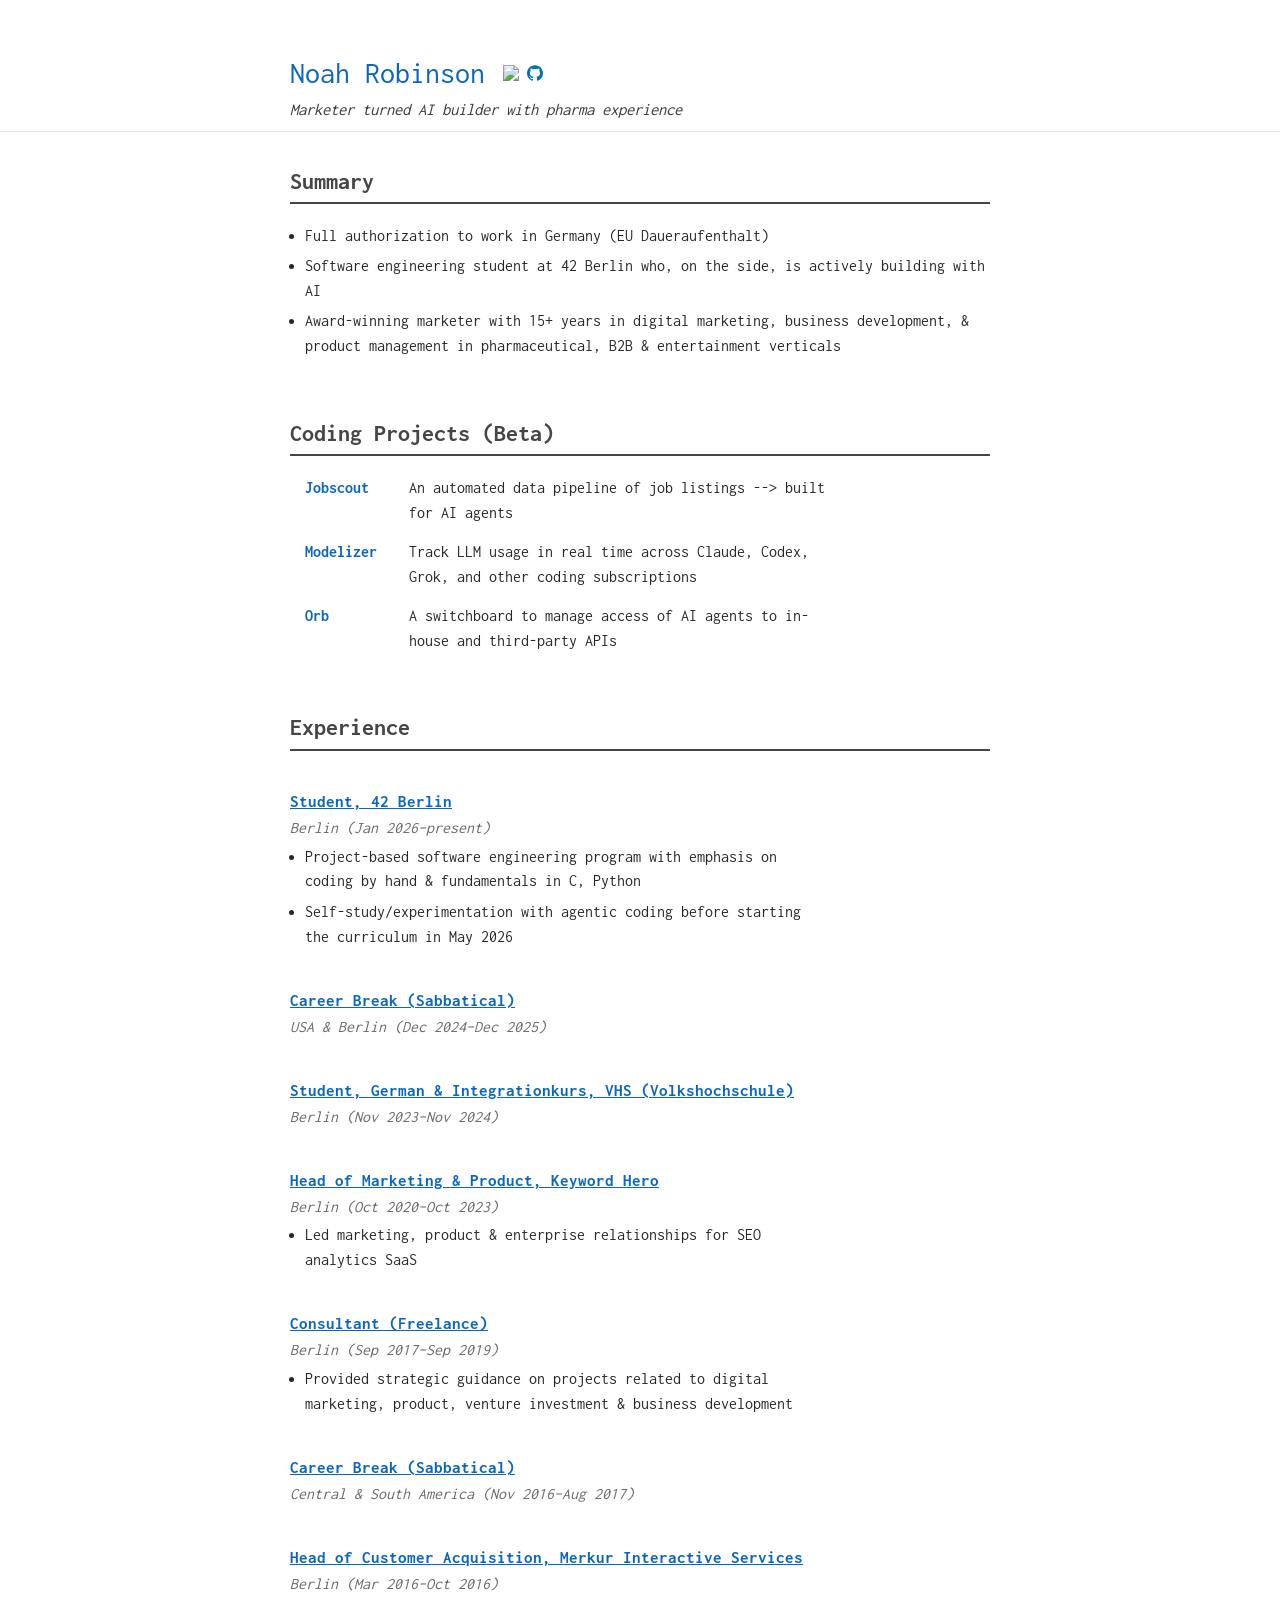
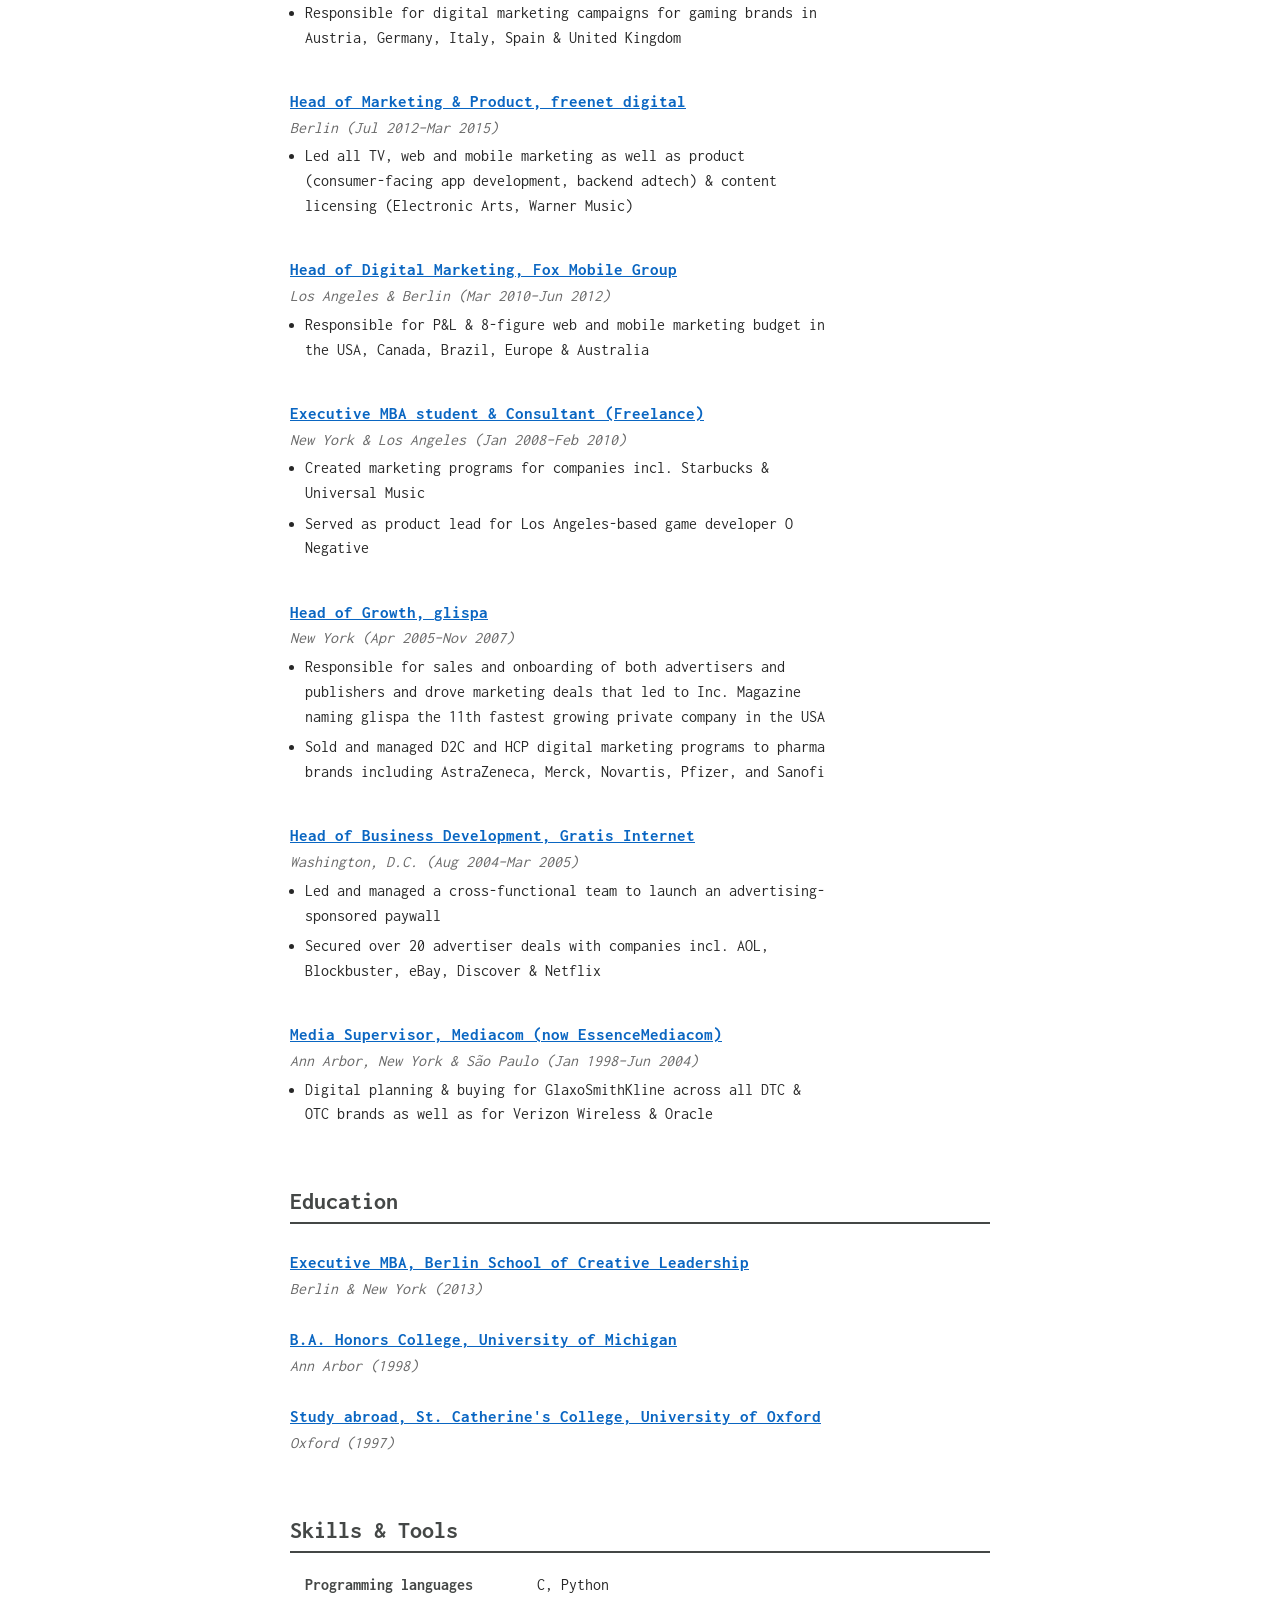
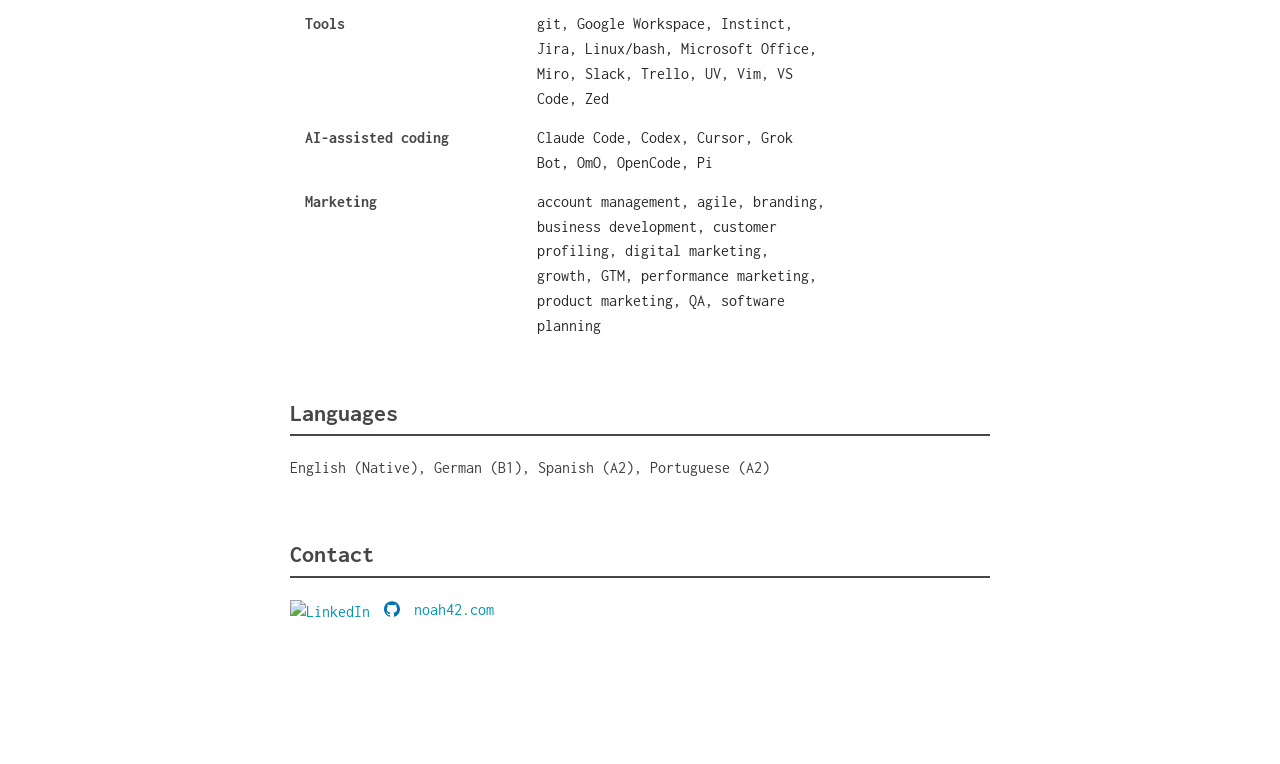
==== index.html @ b6f90fb5 "Move work authorization to summary bullet" ====
<!DOCTYPE html>
<html lang="en">
  <head>
    <title>Noah Robinson</title>

    <meta charset="utf-8" />
    <meta name="viewport" content="width=device-width, initial-scale=1" />
    <meta name="description" content="personal website" />
    <meta name="author" content="Noah Robinson" />
    <link rel="icon" type="image/png" href="./assets/favicon.png" />
    <link rel="stylesheet" href="./css/style.css?v=20261113-3" />
  </head>
  <body>
    <div class="wrapper">
      <div class="navbar container">
        <span class="name-row">
          <a id="author-name" href="./">Noah Robinson</a>
          <span class="name-icons">
            <a target="_blank" rel="noopener" href="https://linkedin.com/in/noahrobinson" aria-label="LinkedIn"><img class="nav-icon" src="https://www.linkedin.com/favicon.ico" alt="LinkedIn" /></a>
            <a target="_blank" rel="noopener" href="https://github.com/noah-42" aria-label="GitHub"><svg class="github-icon" viewBox="0 0 24 24" fill="#0073B2" role="img" aria-label="GitHub"><path d="M12 .297c-6.63 0-12 5.373-12 12 0 5.303 3.438 9.8 8.205 11.385.6.113.82-.258.82-.577 0-.285-.01-1.04-.015-2.04-3.338.724-4.042-1.61-4.042-1.61C4.422 18.07 3.633 17.7 3.633 17.7c-1.087-.744.084-.729.084-.729 1.205.084 1.838 1.236 1.838 1.236 1.07 1.835 2.809 1.305 3.495.998.108-.776.417-1.305.76-1.605-2.665-.3-5.466-1.332-5.466-5.93 0-1.31.465-2.38 1.235-3.22-.135-.303-.54-1.523.105-3.176 0 0 1.005-.322 3.3 1.23.96-.267 1.98-.399 3-.405 1.02.006 2.04.138 3 .405 2.28-1.552 3.285-1.23 3.285-1.23.645 1.653.24 2.873.12 3.176.765.84 1.23 1.91 1.23 3.22 0 4.61-2.805 5.625-5.475 5.92.42.36.81 1.096.81 2.22 0 1.606-.015 2.896-.015 3.286 0 .315.21.69.825.57C20.565 22.092 24 17.592 24 12.297c0-6.627-5.373-12-12-12"/></svg></a>
          </span>
        </span>
        <p id="headline">Marketer turned AI builder with pharma experience</p>
      </div>
      <hr />

      <div class="container content">
        <h2 id="summary">Summary</h2>

        <ul>
          <li>Full authorization to work in Germany (EU Daueraufenthalt)</li>
          <li>Software engineering student at <a class="plain-link summary-link" href="https://www.42berlin.de" target="_blank" rel="noopener">42 Berlin</a> who, on the side, is actively building with AI</li>
          <li>Award-winning marketer with 15+ years in digital marketing, business development, &amp; product management in pharmaceutical, B2B &amp; entertainment verticals</li>
        </ul>

        <h2 id="projects">Coding Projects (Beta)</h2>

        <ul class="projects-table">
          <li><span class="project-name"><a class="plain-link" href="https://www.noah42.com/jobscout/" target="_blank" rel="noopener">Jobscout</a></span>
            <span class="project-desc">An automated data pipeline of job listings --> built for AI agents</span>
          </li>
          <li><span class="project-name">Modelizer</span>
            <span class="project-desc">Track LLM usage in real time across <a class="plain-link" href="https://claude.com/product/claude-code" target="_blank" rel="noopener">Claude</a>, <a class="plain-link" href="https://chatgpt.com/codex" target="_blank" rel="noopener">Codex</a>, <a class="plain-link" href="https://x.ai/pricing" target="_blank" rel="noopener">Grok</a>, and other coding subscriptions</span>
          </li>
          <li><span class="project-name">Orb</span>
            <span class="project-desc">A switchboard to manage access of AI agents to in-house and third-party APIs</span>
          </li>
        </ul>

        <h2 id="experience">Experience</h2>

        <h3>Student, <a class="plain-link" href="https://www.42berlin.de" target="_blank" rel="noopener">42 Berlin</a></h3>
        <p class="location">Berlin (Jan 2026&ndash;present)</p>
        <ul>
          <li>Project-based software engineering program with emphasis on coding by hand &amp; fundamentals in C, Python</li>
          <li>Self-study/experimentation with agentic coding before starting the curriculum in May 2026</li>
        </ul>

        <h3>Career Break (Sabbatical)</h3>
        <p class="location">USA &amp; Berlin (Dec 2024&ndash;Dec 2025)</p>

        <h3>Student, German &amp; Integrationkurs, <a class="plain-link" href="https://www.berlin.de/vhs/volkshochschulen/friedrichshain-kreuzberg/" target="_blank" rel="noopener">VHS (Volkshochschule)</a></h3>
        <p class="location">Berlin (Nov 2023&ndash;Nov 2024)</p>

        <h3>Head of Marketing &amp; Product, <a class="plain-link" href="https://www.keyword-hero.com" target="_blank" rel="noopener">Keyword Hero</a></h3>
        <p class="location">Berlin (Oct 2020&ndash;Oct 2023)</p>
        <ul>
          <li>Led marketing, product &amp; enterprise relationships for SEO analytics SaaS</li>
        </ul>

        <h3>Consultant (Freelance)</h3>
        <p class="location">Berlin (Sep 2017&ndash;Sep 2019)</p>
        <ul>
          <li>Provided strategic guidance on projects related to digital marketing, product, venture investment &amp; business development</li>
        </ul>

        <h3>Career Break (Sabbatical)</h3>
        <p class="location">Central &amp; South America (Nov 2016&ndash;Aug 2017)</p>

        <h3>Head of Customer Acquisition, <a class="plain-link" href="https://www.merkur.group" target="_blank" rel="noopener">Merkur Interactive Services</a></h3>
        <p class="location">Berlin (Mar 2016&ndash;Oct 2016)</p>
        <ul>
          <li>Responsible for digital marketing campaigns for gaming brands in Austria, Germany, Italy, Spain & United Kingdom</li>
        </ul>

        <h3>Head of Marketing &amp; Product, <a class="plain-link" href="https://www.freenet.de" target="_blank" rel="noopener">freenet digital</a></h3>
        <p class="location">Berlin (Jul 2012&ndash;Mar 2015)</p>
        <ul>
          <li>Led all TV, web and mobile marketing as well as product (consumer-facing app development, backend adtech) &amp; content licensing (<a class="plain-link" href="https://www.ea.com" target="_blank" rel="noopener">Electronic Arts</a>, <a class="plain-link" href="https://www.wmg.com" target="_blank" rel="noopener">Warner Music</a>)</li>
        </ul>

        <h3>Head of Digital Marketing, <a class="plain-link" href="https://www.fox.com" target="_blank" rel="noopener">Fox Mobile Group</a></h3>
        <p class="location">Los Angeles &amp; Berlin (Mar 2010&ndash;Jun 2012)</p>
        <ul>
          <li>Responsible for P&amp;L &amp; 8-figure web and mobile marketing budget in the USA, Canada, Brazil, Europe &amp; Australia</li>
        </ul>

        <h3>Executive MBA student &amp; Consultant (Freelance)</h3>
        <p class="location">New York &amp; Los Angeles (Jan 2008&ndash;Feb 2010)</p>
        <ul>
          <li>Created marketing programs for companies incl. <a class="plain-link" href="https://starbucks.com" target="_blank" rel="noopener">Starbucks</a> &amp; <a class="plain-link" href="https://universalmusic.com" target="_blank" rel="noopener">Universal Music</a></li>
          <li>Served as product lead for Los Angeles-based game developer <a class="plain-link" href="https://www.linkedin.com/company/o-negative-media-llc" target="_blank" rel="noopener">O Negative</a></li>
        </ul>

        <h3>Head of Growth, <a class="plain-link" href="https://www.linkedin.com/company/glispa-gmbh/" target="_blank" rel="noopener">glispa</a></h3>
        <p class="location">New York (Apr 2005&ndash;Nov 2007)</p>
        <ul>
          <li>Responsible for sales and onboarding of both advertisers and publishers and drove marketing deals that led to <a class="plain-link" href="https://www.inc.com" target="_blank" rel="noopener">Inc. Magazine</a> naming glispa the <a class="plain-link" href="https://www.forbes.com/sites/mnewlands/2015/11/11/this-ceo-bootstrapped-his-mobile-ad-company-to-400-billion-impressions-a-month-heres-how/" target="_blank" rel="noopener">11th fastest growing private company in the USA</a></li>
          <li>Sold and managed D2C and HCP digital marketing programs to pharma brands including <a class="plain-link" href="https://www.astrazeneca.com/" target="_blank" rel="noopener">AstraZeneca</a>, <a class="plain-link" href="https://www.merckgroup.com/" target="_blank" rel="noopener">Merck</a>, <a class="plain-link" href="https://novartis.com" target="_blank" rel="noopener">Novartis</a>, <a class="plain-link" href="https://pfizer.com" target="_blank" rel="noopener">Pfizer</a>, and <a class="plain-link" href="https://sanofi.com" target="_blank" rel="noopener">Sanofi</a></li>
        </ul>

        <h3>Head of Business Development, <a class="plain-link" href="https://www.linkedin.com/company/gratis-internet/" target="_blank" rel="noopener">Gratis Internet</a></h3>
        <p class="location">Washington, D.C. (Aug 2004&ndash;Mar 2005)</p>
        <ul>
          <li>Led and managed a cross-functional team to launch an advertising-sponsored paywall</li>
          <li>Secured over 20 advertiser deals with companies incl. <a class="plain-link" href="https://aol.com" target="_blank" rel="noopener">AOL</a>, <a class="plain-link" href="https://www.blockbuster.com/" target="_blank" rel="noopener">Blockbuster</a>, <a class="plain-link" href="https://www.ebay.com" target="_blank" rel="noopener">eBay</a>, <a class="plain-link" href="https://www.discover.com" target="_blank" rel="noopener">Discover</a> & <a class="plain-link" href="https://www.netflix.com" target="_blank" rel="noopener">Netflix</a></li>
        </ul>

        <h3>Media Supervisor, <a class="plain-link" href="https://www.essencemediacom.com" target="_blank" rel="noopener">Mediacom (now EssenceMediacom)</a></h3>
        <p class="location">Ann Arbor, New York &amp; S&atilde;o Paulo (Jan 1998&ndash;Jun 2004)</p>
        <ul>
          <li>Digital planning &amp; buying for <a class="plain-link" href="https://gsk.com" target="_blank" rel="noopener">GlaxoSmithKline</a> across all DTC &amp; OTC brands as well as for <a class="plain-link" href="https://www.verizon.com/" target="_blank" rel="noopener">Verizon Wireless</a> &amp; <a class="plain-link" href="https://www.oracle.com" target="_blank" rel="noopener">Oracle</a></li>
        </ul>

        <h2 id="education">Education</h2>

        <h3><a class="plain-link" href="https://www.berlin-school.com" target="_blank" rel="noopener">Executive MBA, Berlin School of Creative Leadership</a></h3>
        <p class="location">Berlin &amp; New York (2013)</p>
        <h3><a class="plain-link" href="https://www.umich.edu" target="_blank" rel="noopener">B.A. Honors College, University of Michigan</a></h3>
        <p class="location">Ann Arbor (1998)</p>
        <h3>Study abroad, <a class="plain-link" href="https://www.stcatz.ox.ac.uk/" target="_blank" rel="noopener">St. Catherine's College, University of Oxford</a></h3>
        <p class="location">Oxford (1997)</p>
        <h2 id="skills-tools">Skills &amp; Tools</h2>

        <ul class="skills-table">
          <li><span class="skill-name">Programming languages</span>
            <span class="skill-desc"><a class="plain-link" href="https://www.c-language.org/" target="_blank" rel="noopener">C</a>, <a class="plain-link" href="https://www.python.org/" target="_blank" rel="noopener">Python</a></span>
          </li>
          <li><span class="skill-name">Tools</span>
            <span class="skill-desc"><a class="plain-link" href="https://git-scm.com/" target="_blank" rel="noopener">git</a>, <a class="plain-link" href="https://workspace.google.com/" target="_blank" rel="noopener">Google Workspace</a>, <a class="plain-link" href="https://www.instinct.com" target="_blank" rel="noopener">Instinct</a>, <a class="plain-link" href="https://www.atlassian.com/software/jira" target="_blank" rel="noopener">Jira</a>, <a class="plain-link" href="https://www.linux.org/" target="_blank" rel="noopener">Linux</a>/bash, <a class="plain-link" href="https://www.microsoft.com/en/microsoft-365/microsoft-office" target="_blank" rel="noopener">Microsoft Office</a>, <a class="plain-link" href="https://miro.com/" target="_blank" rel="noopener">Miro</a>, <a class="plain-link" href="https://slack.com/" target="_blank" rel="noopener">Slack</a>, <a class="plain-link" href="https://trello.com/" target="_blank" rel="noopener">Trello</a>, <a class="plain-link" href="https://docs.astral.sh/uv/" target="_blank" rel="noopener">UV</a>, <a class="plain-link" href="https://www.vim.org/" target="_blank" rel="noopener">Vim</a>, <a class="plain-link" href="https://code.visualstudio.com/" target="_blank" rel="noopener">VS Code</a>, <a class="plain-link" href="https://zed.dev/" target="_blank" rel="noopener">Zed</a></span>
          </li>
          <li><span class="skill-name">AI-assisted coding</span>
            <span class="skill-desc"><a class="plain-link" href="https://claude.com/product/claude-code" target="_blank" rel="noopener">Claude Code</a>, <a class="plain-link" href="https://chatgpt.com/codex" target="_blank" rel="noopener">Codex</a>, <a class="plain-link" href="https://cursor.com" target="_blank" rel="noopener">Cursor</a>, <a class="plain-link" href="https://x.ai/bot" target="_blank" rel="noopener">Grok Bot</a>, <a class="plain-link" href="https://omo.dev/" target="_blank" rel="noopener">OmO</a>, <a class="plain-link" href="https://opencode.ai/" target="_blank" rel="noopener">OpenCode</a>, <a class="plain-link" href="https://pi.dev/" target="_blank" rel="noopener">Pi</a></span>
          </li>
          <li><span class="skill-name">Marketing</span>
            <span class="skill-desc">account management, agile, branding, business development, customer profiling, digital marketing, growth, GTM, performance marketing, product marketing, QA, software planning</span>
          </li>
        </ul>

        <h2 id="languages">Languages</h2>

        <p>English (Native), German (B1), Spanish (A2), Portuguese (A2)</p>

        <h2 id="contact">Contact</h2>

        <div class="contact-list">
          <div class="contact-row"><a href="https://linkedin.com/in/noahrobinson" aria-label="LinkedIn" style="margin-right:14px"><img src="https://www.linkedin.com/favicon.ico" alt="LinkedIn" style="width:16px;height:16px;vertical-align:-2px" /></a><a href="https://github.com/noah-42" aria-label="GitHub" style="margin-right:14px"><svg class="github-icon" viewBox="0 0 24 24" fill="#0073B2" role="img" aria-label="GitHub"><path d="M12 .297c-6.63 0-12 5.373-12 12 0 5.303 3.438 9.8 8.205 11.385.6.113.82-.258.82-.577 0-.285-.01-1.04-.015-2.04-3.338.724-4.042-1.61-4.042-1.61C4.422 18.07 3.633 17.7 3.633 17.7c-1.087-.744.084-.729.084-.729 1.205.084 1.838 1.236 1.838 1.236 1.07 1.835 2.809 1.305 3.495.998.108-.776.417-1.305.76-1.605-2.665-.3-5.466-1.332-5.466-5.93 0-1.31.465-2.38 1.235-3.22-.135-.303-.54-1.523.105-3.176 0 0 1.005-.322 3.3 1.23.96-.267 1.98-.399 3-.405 1.02.006 2.04.138 3 .405 2.28-1.552 3.285-1.23 3.285-1.23.645 1.653.24 2.873.12 3.176.765.84 1.23 1.91 1.23 3.22 0 4.61-2.805 5.625-5.475 5.92.42.36.81 1.096.81 2.22 0 1.606-.015 2.896-.015 3.286 0 .315.21.69.825.57C20.565 22.092 24 17.592 24 12.297c0-6.627-5.373-12-12-12"/></svg></a><a href="https://noah42.com">noah42.com</a></div>
        </div>

        <div class="bottom-space"></div>
      </div>
    </div>
  </body>
</html>
---- css/style.css ----
@import url("https://fonts.googleapis.com/css?family=Inconsolata:400,700");

:root {
  --text: #272727;
  --muted: #3d3d3d;
  --accent: #0095B6;
}

html {
  height: 100%;
  margin: 0;
  padding: 0;
}

body {
  margin: 0;
  background: #ffffff;
  color: var(--text);
  font-family: "Inconsolata", monospace;
  font-size: 16px;
  line-height: 1.55;
  height: 100%;
}

.wrapper {
  min-height: 100%;
}

.container {
  max-width: 700px;
  margin: auto;
  padding: 0 1rem;
}

hr {
  border: 0;
  height: 0;
  border-top: 1px solid rgba(0, 0, 0, 0.1);
  border-bottom: 1px solid rgba(255, 255, 255, 0.3);
}

.clear {
  clear: both;
}

a {
  text-decoration: none;
  color: var(--accent);
}

a:hover {
  text-decoration: underline;
}

h1 {
  margin-bottom: 30px;
}

h2:after {
  content: " ";
  display: block;
  border: 1px solid black;
  margin-top: 2px;
}

h3 {
  text-decoration: underline;
  margin-top: 1.6rem;
  margin-bottom: 0.4rem;
  font-size: 1.05rem;
}

p {
  margin-top: 0.2rem;
  margin-bottom: 0.9rem;
  color: var(--muted);
}

ul {
  padding: 0 0 0 15px;
}

ul li {
  margin-bottom: 0.35rem;
}

/* Navbar */

.navbar {
  padding: 50px 0 0 0;
}

#banner {
  display: inline-block;
  vertical-align: middle;
  margin: 0 10px 4px 0;
  width: 28px;
  height: 28px;
  border-radius: 50%;
}

#author-name {
  font-size: 30px;
  color: var(--text);
  display: inline-block;
  font-weight: 400;
}

#author-name:hover {
  color: var(--accent);
  text-decoration: none;
}

#headline {
  clear: both;
  margin: 0;
  font-size: 1.05rem;
  font-style: italic;
}

.nav-icon {
  width: 16px;
  height: 16px;
  vertical-align: -2px;
}

.navbar-ul {
  display: block;
  margin: 10px 0 0 0;
  padding: 0;
  list-style: none;
  font-size: 0.95rem;
}

.nav-list {
  display: inline-block;
  margin: 0 14px 0 0;
}

.name-row {
  display: flex;
  align-items: center;
  flex-wrap: wrap;
}

.name-icons {
  margin-left: 18px;
  display: inline-flex;
  align-items: center;
  gap: 8px;
}

.name-icons a {
  display: inline-flex;
}

.name-icons .nav-icon {
  vertical-align: baseline;
}

.name-icons .github-icon {
  width: 16px;
  height: 16px;
}

.contact-row .github-icon {
  width: 16px;
  height: 16px;
  vertical-align: -2px;
}

.pull-left {
  float: left;
}

.pull-right {
  float: right;
}

@media (max-width: 800px) {
  .container {
    max-width: 600px;
    transition: 0.3s ease all;
  }
}

@media (max-width: 650px) {
  .container {
    max-width: 83%;
  }

  .navbar-ul {
    margin-top: 5px;
  }
}

@media (max-width: 500px) {
  .navbar {
    text-align: left;
    padding: 50px 0 0 0;
  }

  #banner {
    margin: 0 10px 4px 0;
  }

  #author-name {
    width: 100%;
    float: none;
  }

  #navlist {
    padding: 0;
    margin: 10px 0 0 0;
  }

  #navlist li {
    display: inline-block;
    float: none;
    margin: 0;
  }
}

.bottom-space {
  height: 140px;
}

a.plain-link {
  color: inherit;
}

a.plain-link:hover {
  color: inherit;
  text-decoration: underline;
}

h3 a.plain-link,
h3 a.plain-link:hover {
  text-decoration: underline;
}

h2 {
  margin-top: 3.5rem;
}

h2:first-of-type {
  margin-top: 1.875rem;
}

.location {
  font-style: italic;
  color: #6a6a6a;
  margin: 0 0 0.25rem 0;
}

.location + ul {
  margin-top: 0.1rem;
}

h3 {
  margin-top: 2.4rem;
}

.location {
  margin-top: -0.35rem;
}

.location + ul {
  margin-top: 0.1rem;
}

h2 {
  color: #444746;
}

h2:after {
  border-color: #444746;
}

#projects ul ul {
  list-style: circle;
  margin: 0.25rem 0 0.25rem 10px;
}

#projects ul ul li {
  margin-bottom: 0.25rem;
}

.content p,
.content ul {
  max-width: 65ch;
  width: 100%;
}

.content h2,
.content h3,
.content hr {
  max-width: 100%;
}

/* Summary spans the full content width (approved 2026-11-13). */
#summary + ul {
  max-width: none;
}

/* Tighter gap between Education entries (approved 2026-11-13). */
#education ~ h3 {
  margin-top: 1.6rem;
}

.font-controls button {
  font: inherit;
  font-weight: 700;
  color: var(--accent);
  background: none;
  border: 1px solid var(--border);
  border-radius: 4px;
  padding: 0 6px;
  margin: 0 2px;
  cursor: pointer;
  line-height: 1.3;
}

.font-controls button:hover {
  background: #f0f7fa;
}

.projects-table li {
  display: grid;
  grid-template-columns: 72px 1fr;
  gap: 0.25rem 2rem;
  margin-bottom: 0.9rem;
  list-style: none;
}

.projects-table .project-name {
  font-weight: 700;
}

@media (max-width: 560px) {
  .projects-table li {
    grid-template-columns: 1fr;
  }
}

.font-controls-row {
  max-width: 700px;
  margin: -30px auto 0 auto;
  text-align: right;
  padding: 0 1rem;
}

.font-controls {
  display: inline-block;
}

.skills-table li {
  display: grid;
  grid-template-columns: 184px 1fr;
  gap: 0.25rem 3rem;
  margin-bottom: 0.9rem;
  list-style: none;
}

.skills-table .skill-name {
  font-weight: 700;
}

@media (max-width: 560px) {
  .skills-table li {
    grid-template-columns: 1fr;
  }
}

.content h3,
.content h3 a {
  color: #0A66C2;
}

.content h3 a:hover {
  color: #0A66C2;
}

.projects-table .project-name {
  color: #0A66C2;
}

.skills-table .skill-name {
  color: #444746;
}

#author-name {
  color: #0A66C2;
}

.ats-note {
  max-width: 700px;
  margin: 4px auto 0 auto;
  padding: 0 1rem;
  text-align: right;
  font-size: 0.85rem;
}

/* 42 Berlin heading link: black like body text, underline only on hover.
   inline-block keeps the h3's own underline from painting beneath the link. */
.content h3 a.plain-link[href="https://www.42berlin.de"] {
  display: inline-block;
}
.content h3 a.plain-link[href="https://www.42berlin.de"],
.content h3 a.plain-link[href="https://www.42berlin.de"]:hover {
  color: #0A66C2;
}
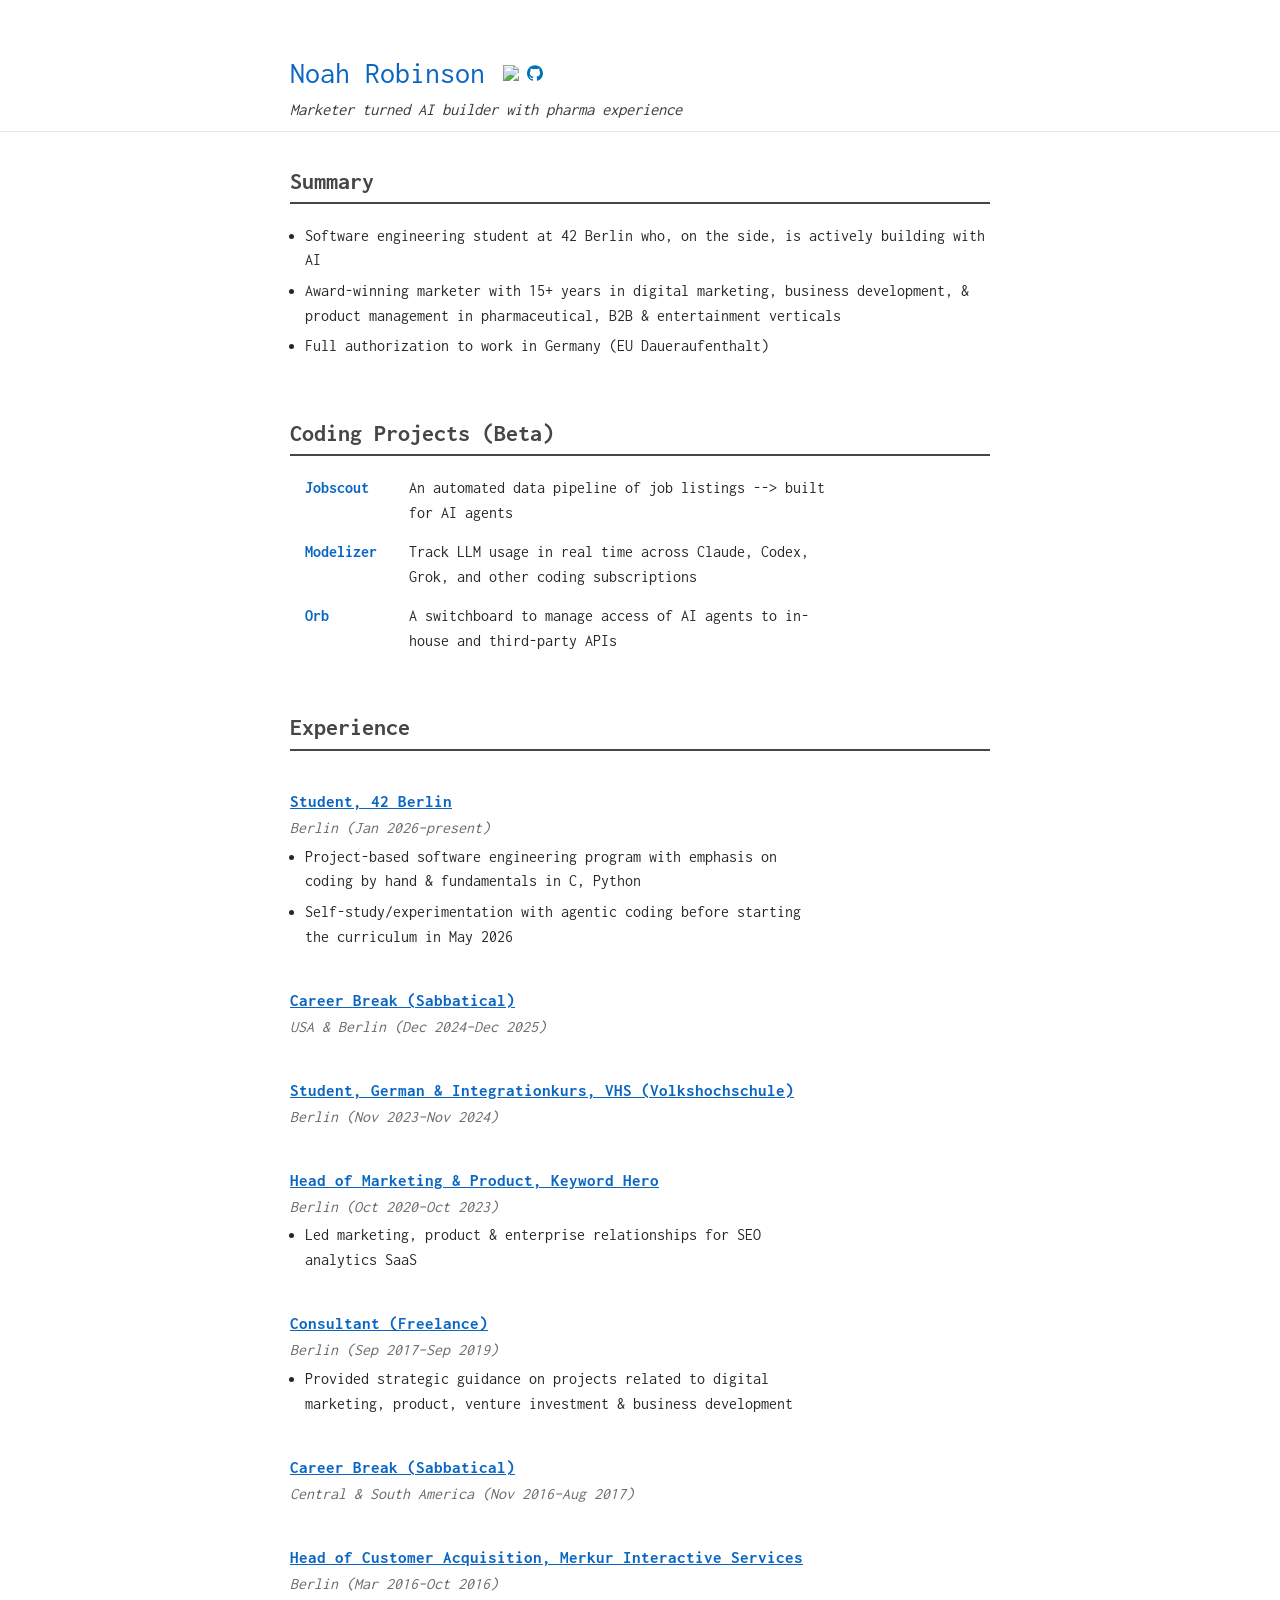
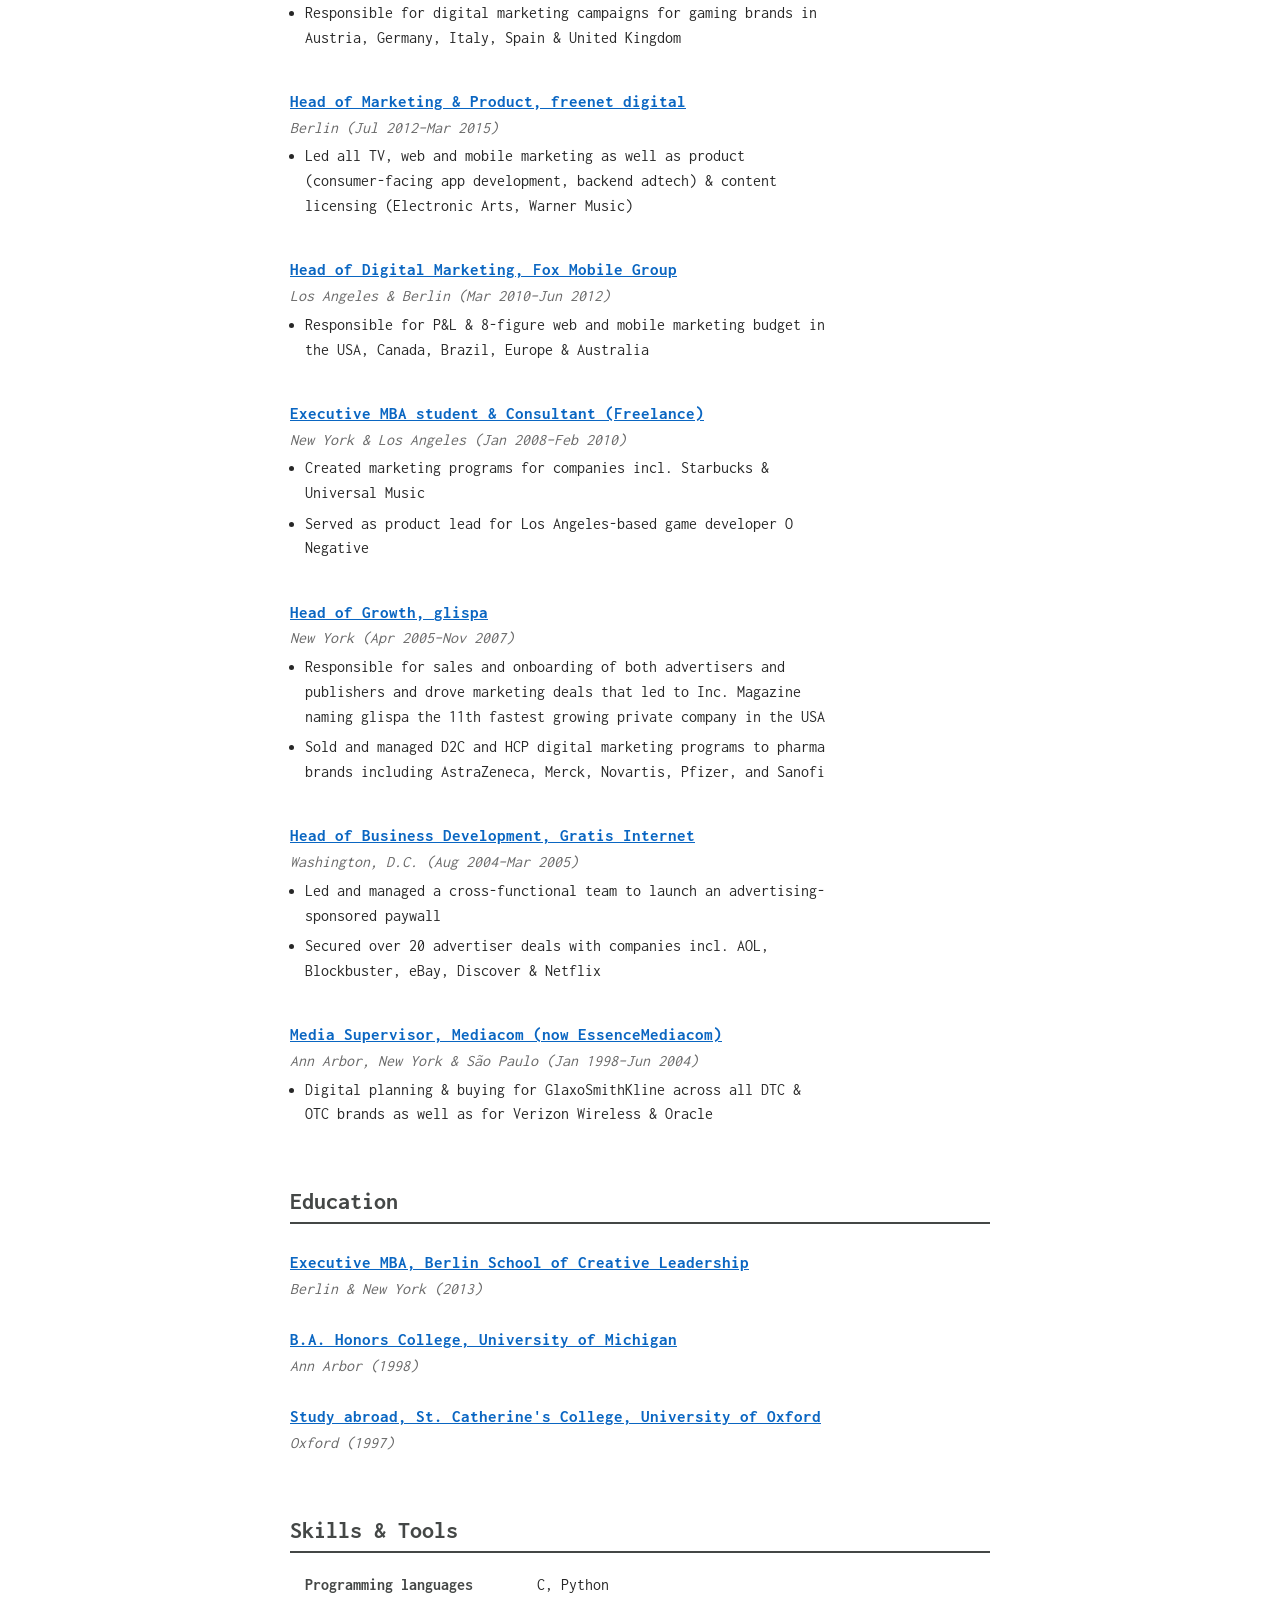
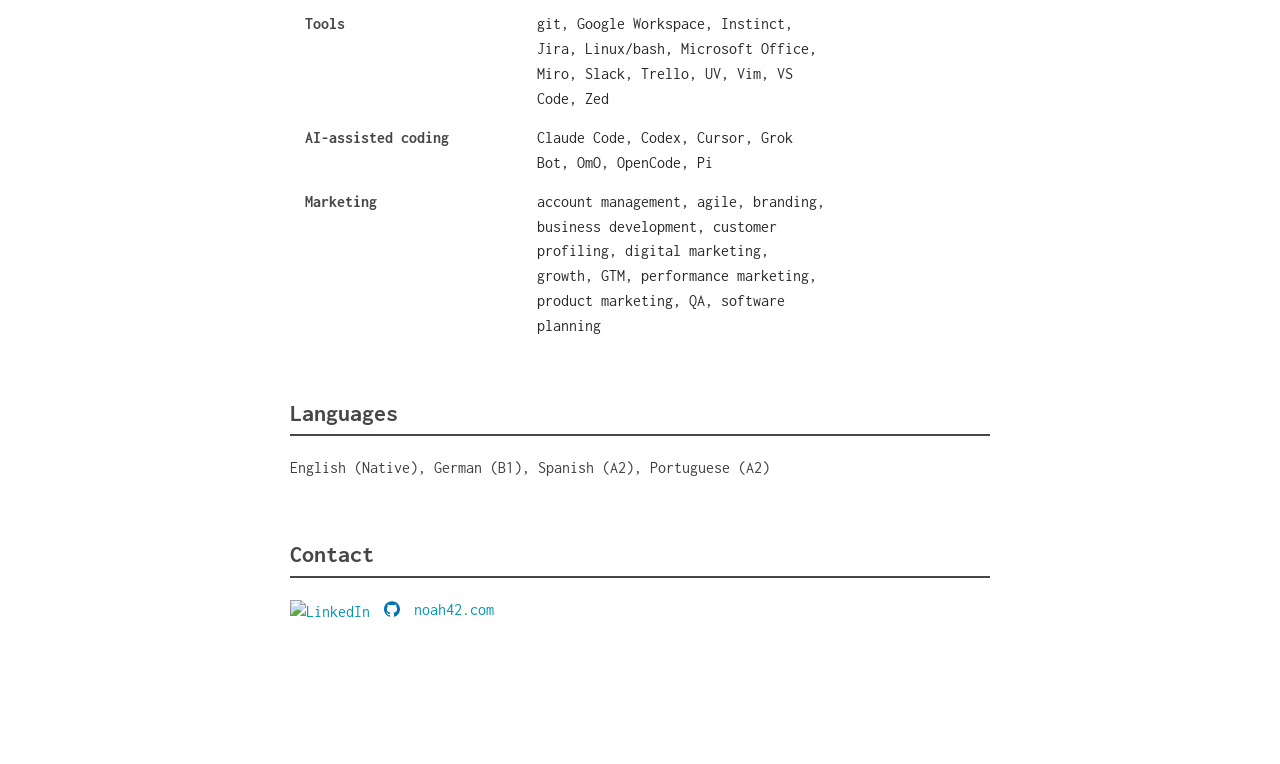
==== commit 1130c2cf: "Update index.html" ====
--- a/index.html
+++ b/index.html
@@ -28,9 +28,9 @@
         <h2 id="summary">Summary</h2>
 
         <ul>
-          <li>Full authorization to work in Germany (EU Daueraufenthalt)</li>
           <li>Software engineering student at <a class="plain-link summary-link" href="https://www.42berlin.de" target="_blank" rel="noopener">42 Berlin</a> who, on the side, is actively building with AI</li>
           <li>Award-winning marketer with 15+ years in digital marketing, business development, &amp; product management in pharmaceutical, B2B &amp; entertainment verticals</li>
+          <li>Full authorization to work in Germany (EU Daueraufenthalt)</li>
         </ul>
 
         <h2 id="projects">Coding Projects (Beta)</h2>
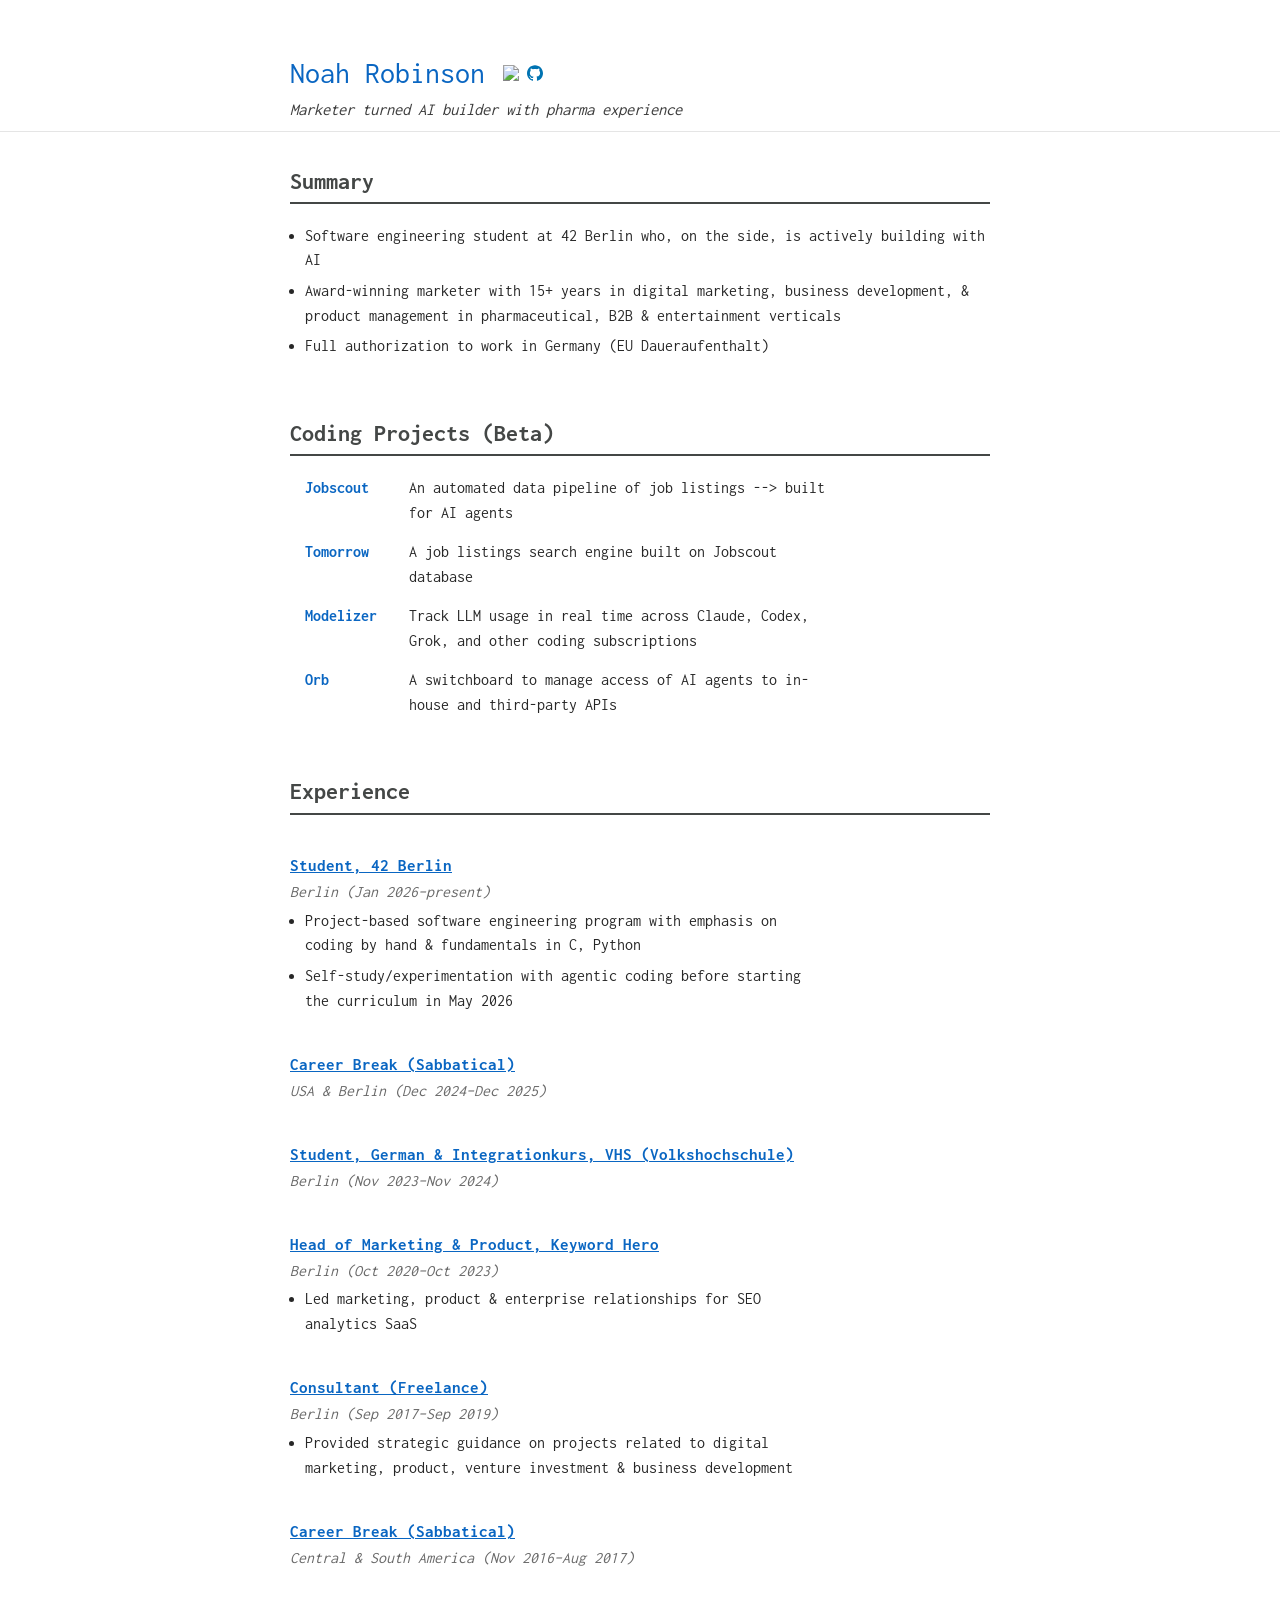
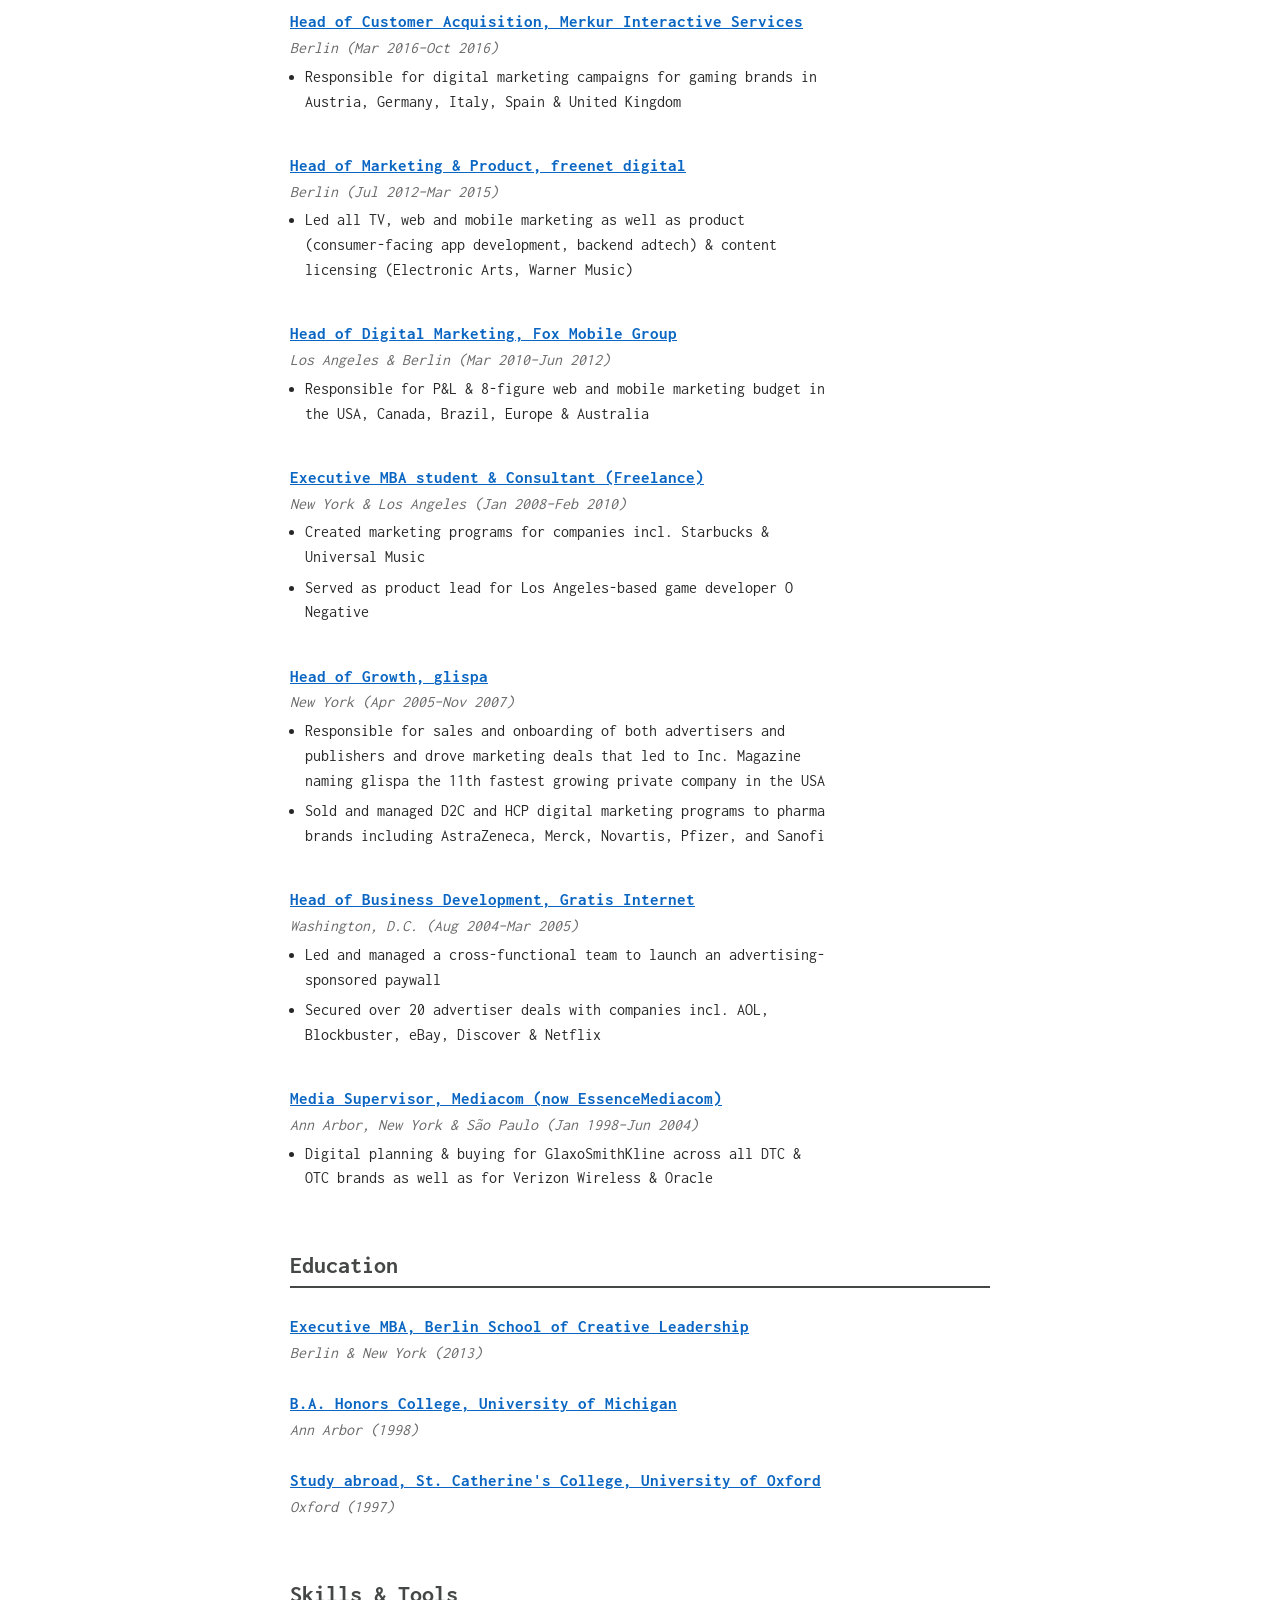
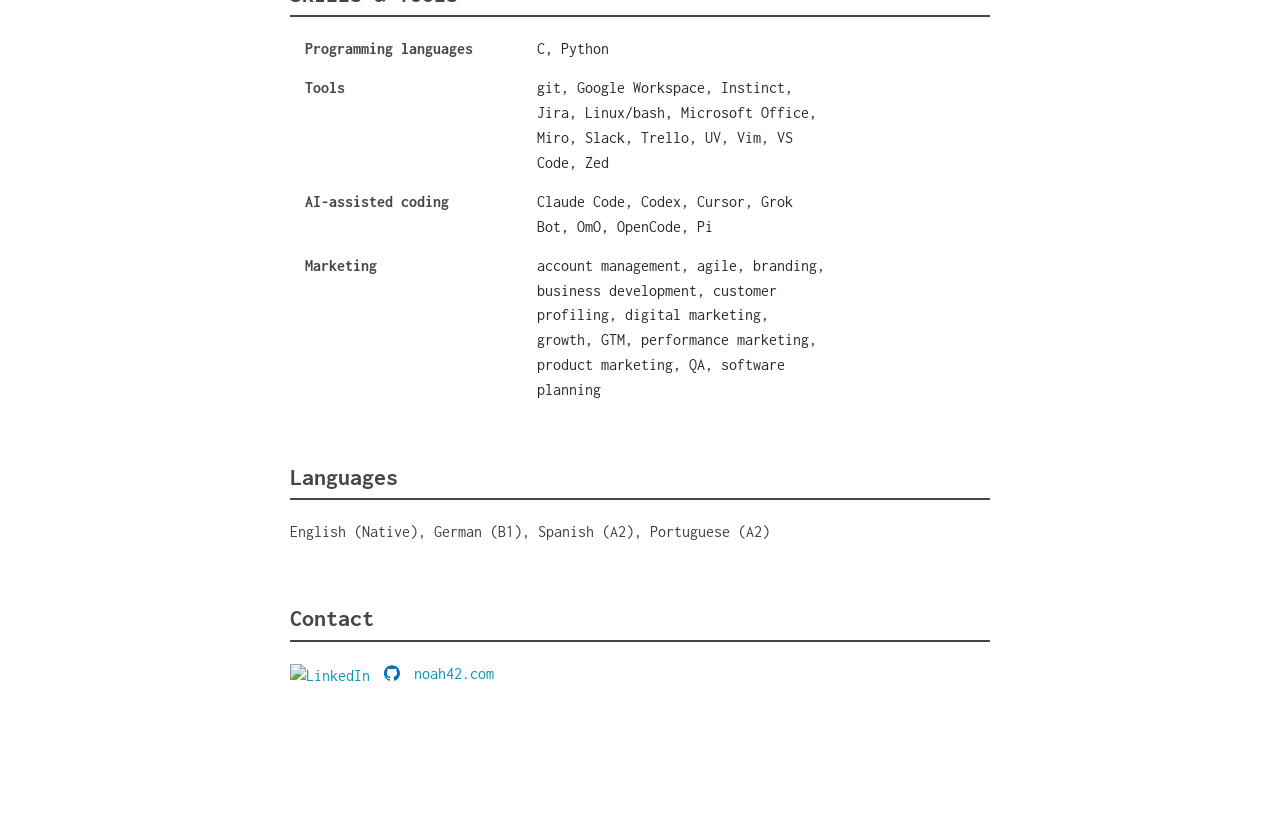
==== commit 7991dcee: "Projects: add Tomorrow (tomorrow.onl), job search engine built on Jobscout Co-Authored-By: Claude Op" ====
--- a/index.html
+++ b/index.html
@@ -7,7 +7,9 @@
     <meta name="viewport" content="width=device-width, initial-scale=1" />
     <meta name="description" content="personal website" />
     <meta name="author" content="Noah Robinson" />
-    <link rel="icon" type="image/png" href="./assets/favicon.png" />
+    <link rel="icon" type="image/svg+xml" href="./assets/sun-disc-favicon.svg?v=sun1" />
+    <link rel="icon" type="image/png" href="./assets/sun-disc-180.png?v=sun1" />
+    <link rel="apple-touch-icon" href="./assets/sun-disc-180.png?v=sun1" />
     <link rel="stylesheet" href="./css/style.css?v=20261113-3" />
   </head>
   <body>
@@ -38,6 +40,9 @@
         <ul class="projects-table">
           <li><span class="project-name"><a class="plain-link" href="https://www.noah42.com/jobscout/" target="_blank" rel="noopener">Jobscout</a></span>
             <span class="project-desc">An automated data pipeline of job listings --> built for AI agents</span>
+          </li>
+          <li><span class="project-name"><a class="plain-link" href="https://tomorrow.onl" target="_blank" rel="noopener">Tomorrow</a></span>
+            <span class="project-desc">A job listings search engine built on Jobscout database</span>
           </li>
           <li><span class="project-name">Modelizer</span>
             <span class="project-desc">Track LLM usage in real time across <a class="plain-link" href="https://claude.com/product/claude-code" target="_blank" rel="noopener">Claude</a>, <a class="plain-link" href="https://chatgpt.com/codex" target="_blank" rel="noopener">Codex</a>, <a class="plain-link" href="https://x.ai/pricing" target="_blank" rel="noopener">Grok</a>, and other coding subscriptions</span>
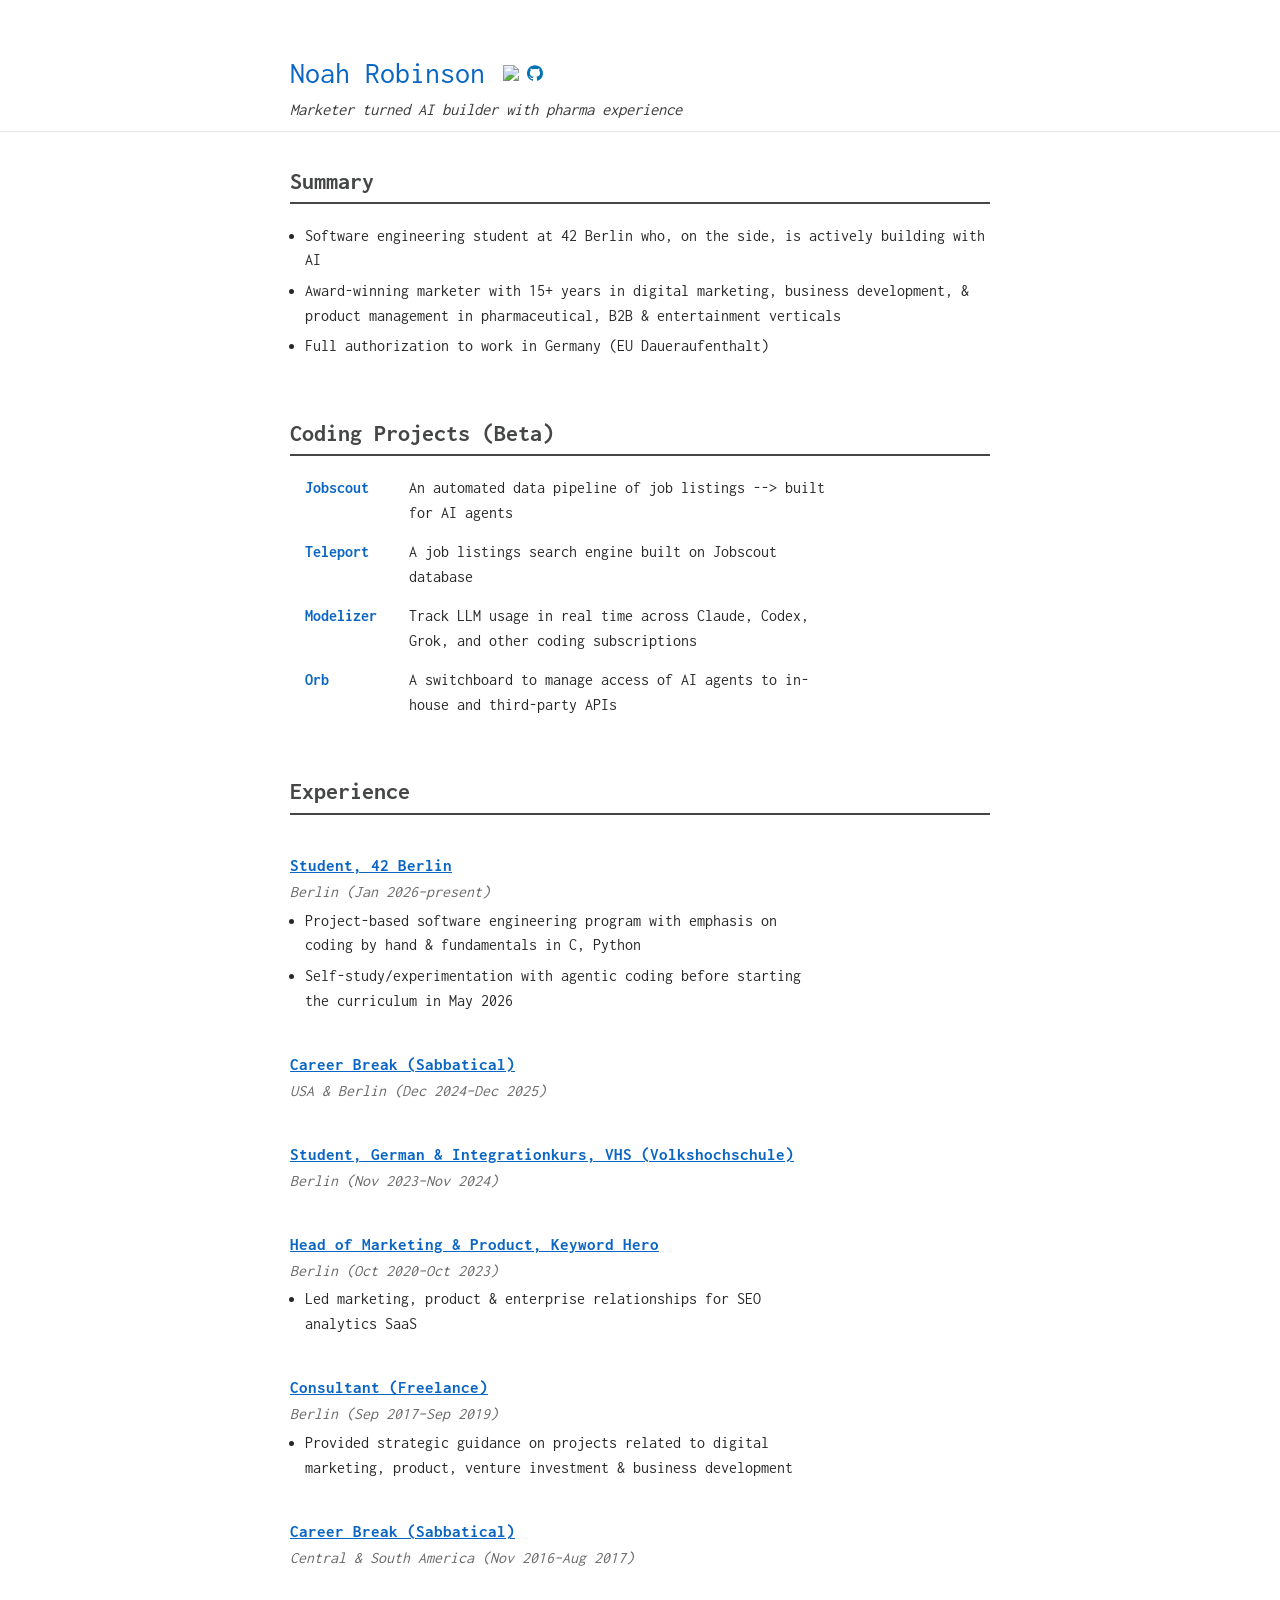
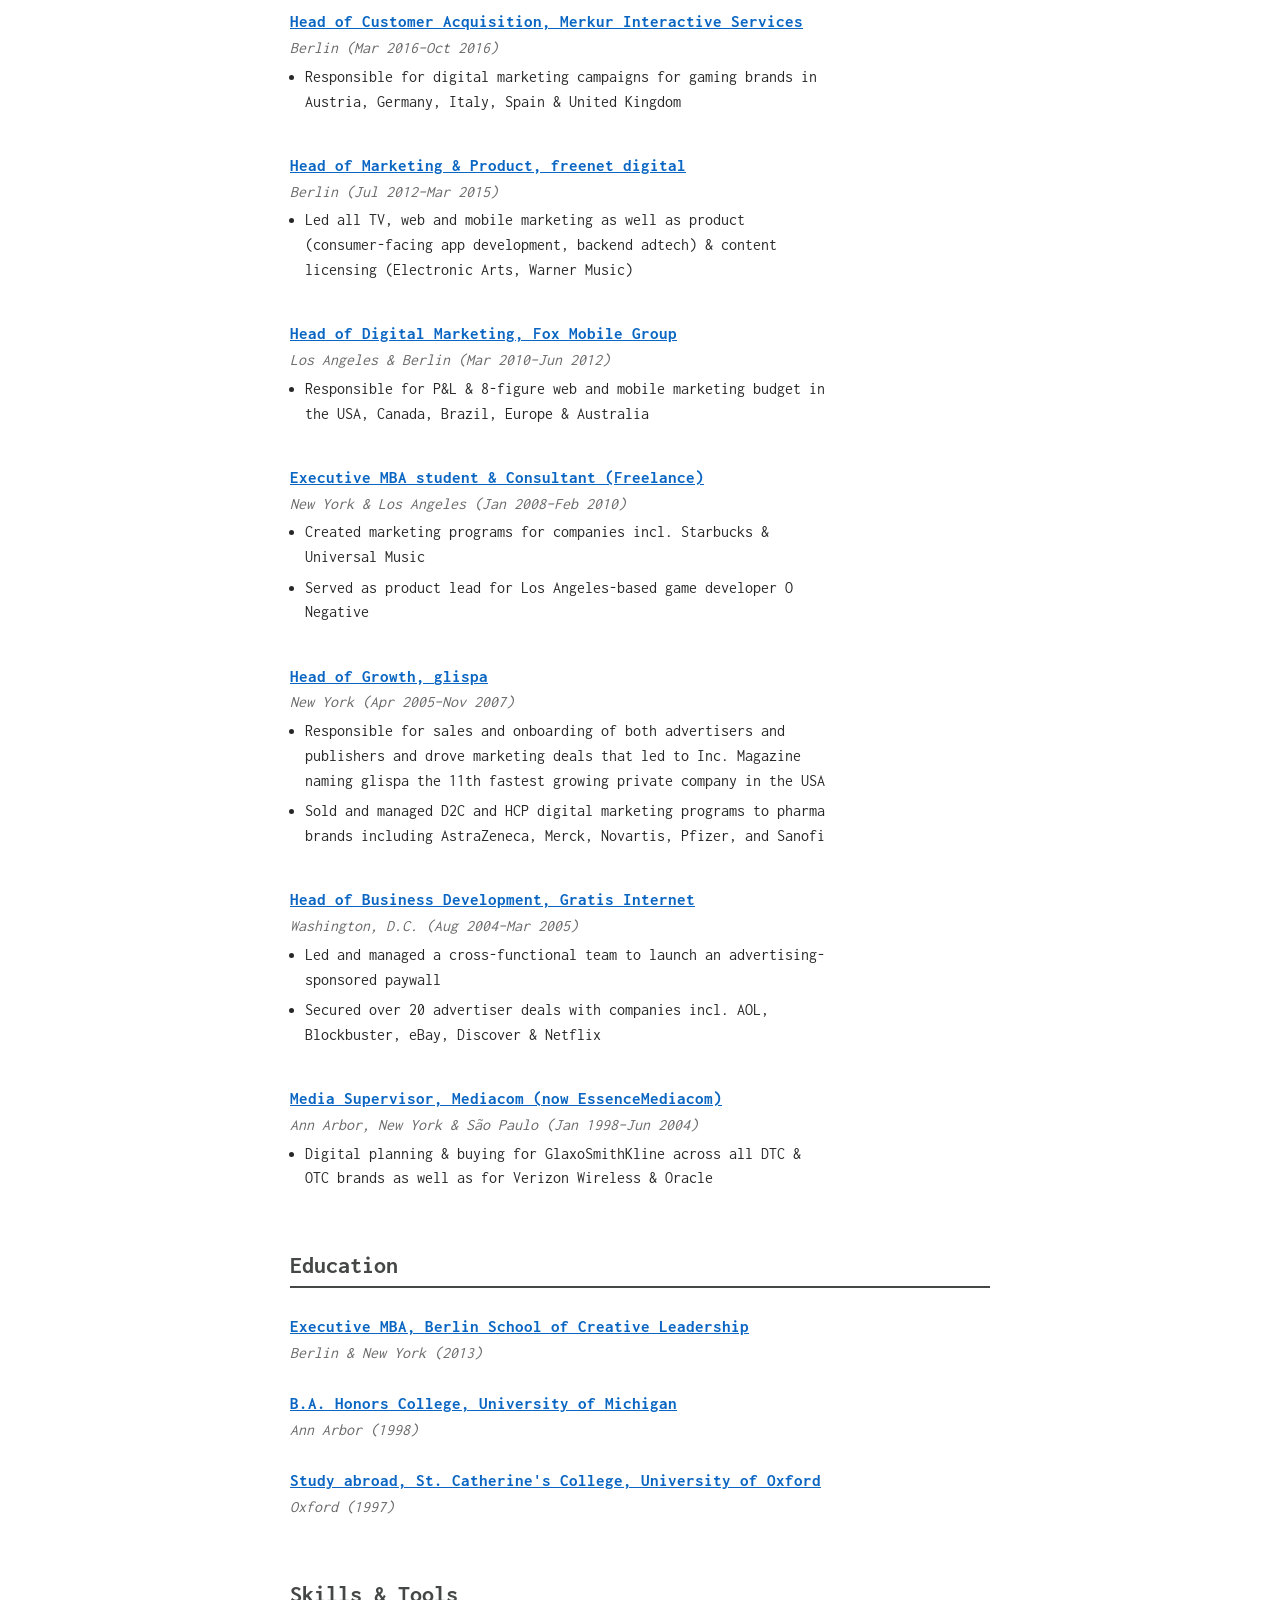
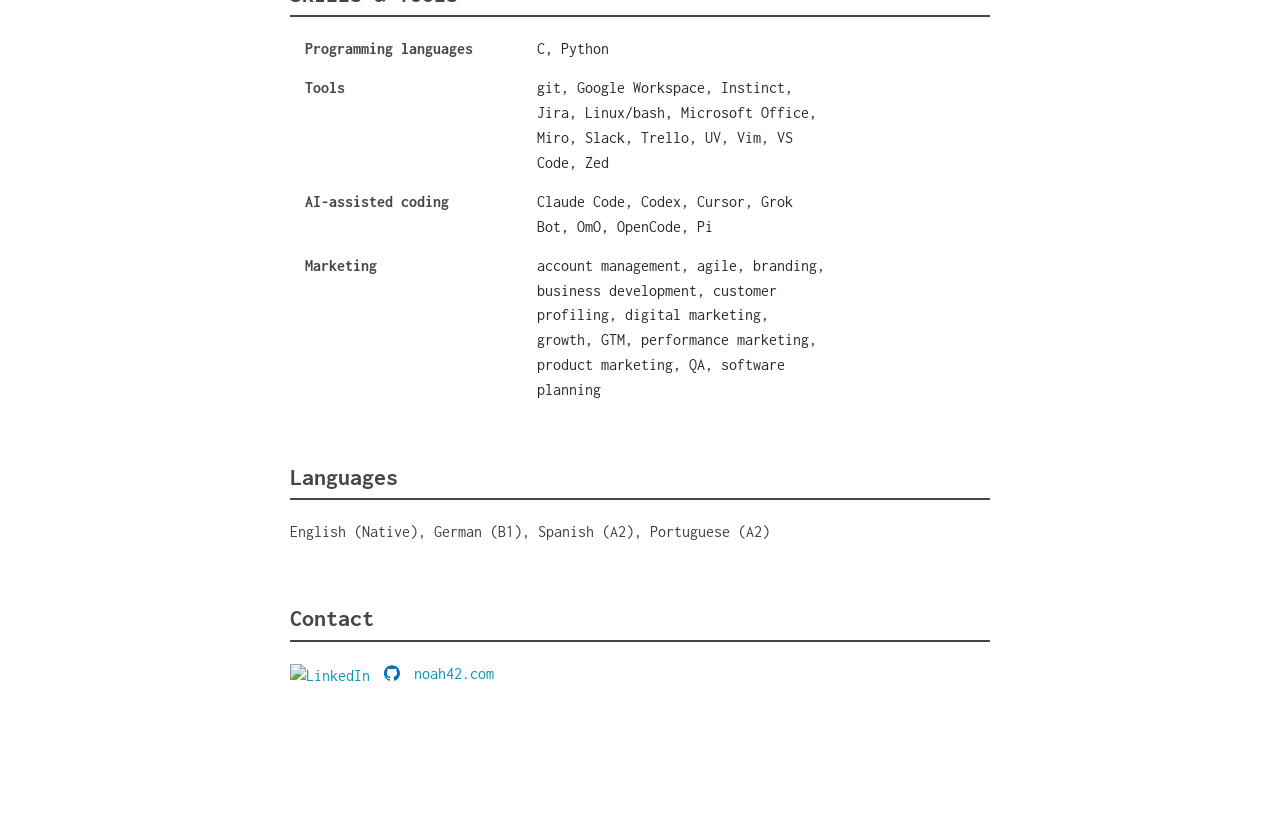
==== commit a0c11ae5: "Projects: rename Tomorrow to Teleport Co-Authored-By: Claude Opus 5.5 <noreply@anthropic.com>" ====
--- a/index.html
+++ b/index.html
@@ -41,7 +41,7 @@
           <li><span class="project-name"><a class="plain-link" href="https://www.noah42.com/jobscout/" target="_blank" rel="noopener">Jobscout</a></span>
             <span class="project-desc">An automated data pipeline of job listings --> built for AI agents</span>
           </li>
-          <li><span class="project-name"><a class="plain-link" href="https://tomorrow.onl" target="_blank" rel="noopener">Tomorrow</a></span>
+          <li><span class="project-name"><a class="plain-link" href="https://tomorrow.onl" target="_blank" rel="noopener">Teleport</a></span>
             <span class="project-desc">A job listings search engine built on Jobscout database</span>
           </li>
           <li><span class="project-name">Modelizer</span>
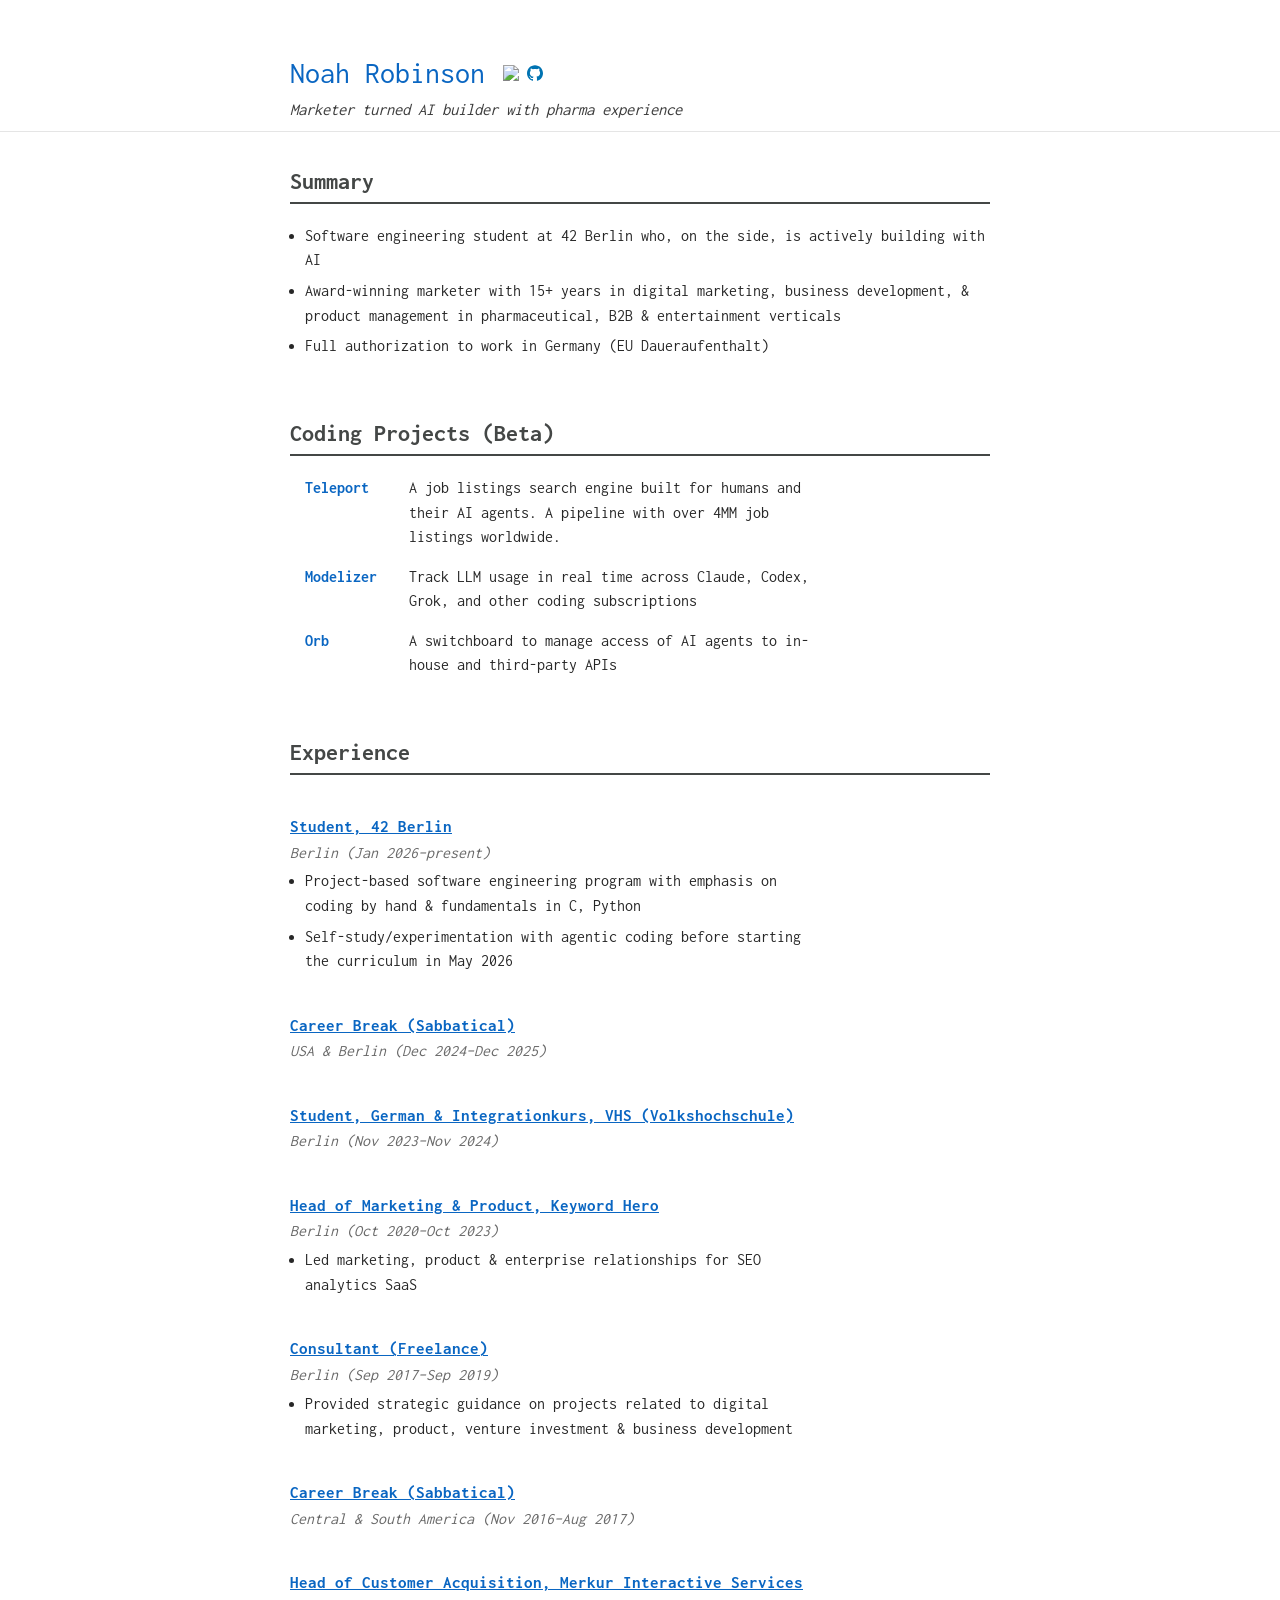
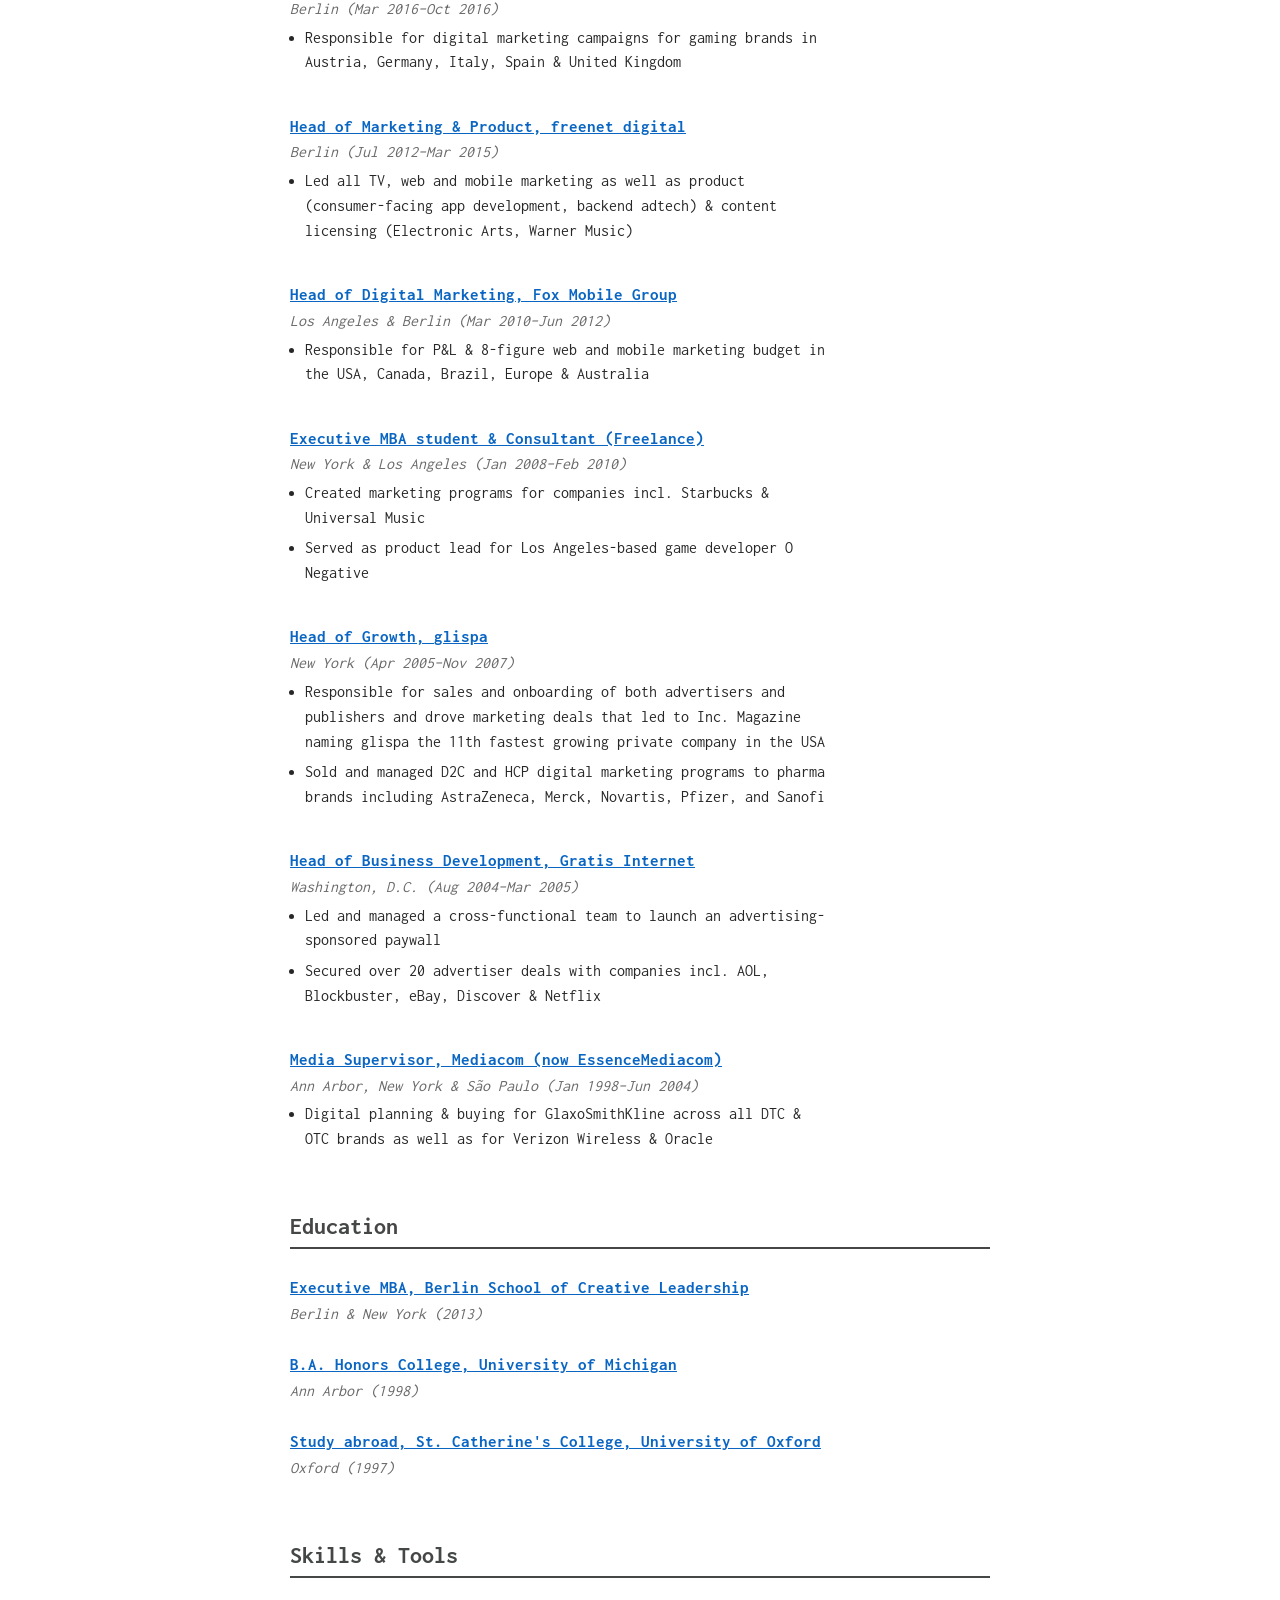
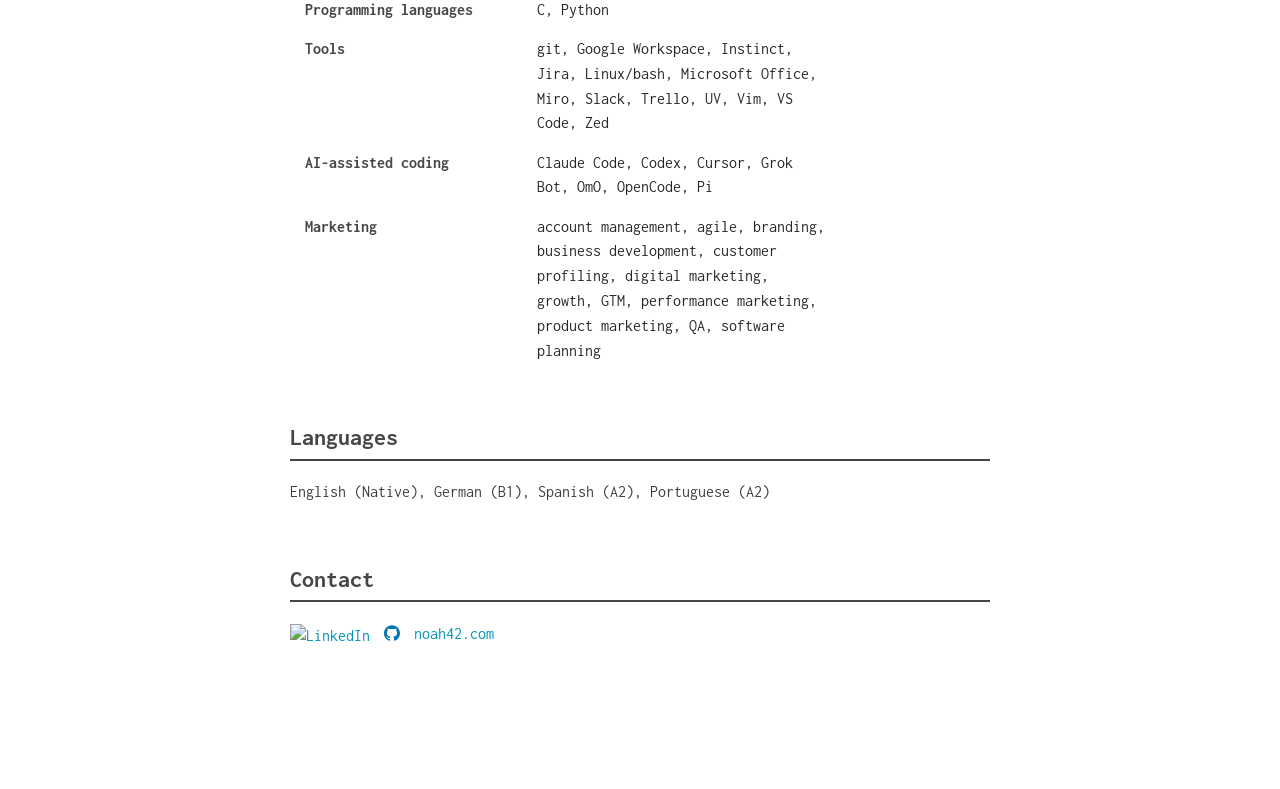
==== commit fc5a287f: "CV: drop Jobscout project, update Teleport description (human + ATS) Co-Authored-By: Claude Opus 5.5" ====
--- a/index.html
+++ b/index.html
@@ -38,11 +38,8 @@
         <h2 id="projects">Coding Projects (Beta)</h2>
 
         <ul class="projects-table">
-          <li><span class="project-name"><a class="plain-link" href="https://www.noah42.com/jobscout/" target="_blank" rel="noopener">Jobscout</a></span>
-            <span class="project-desc">An automated data pipeline of job listings --> built for AI agents</span>
-          </li>
-          <li><span class="project-name"><a class="plain-link" href="https://tomorrow.onl" target="_blank" rel="noopener">Teleport</a></span>
-            <span class="project-desc">A job listings search engine built on Jobscout database</span>
+          <li><span class="project-name"><a class="plain-link" href="https://www.teleport.mov" target="_blank" rel="noopener">Teleport</a></span>
+            <span class="project-desc">A job listings search engine built for humans and their AI agents. A pipeline with over 4MM job listings worldwide.</span>
           </li>
           <li><span class="project-name">Modelizer</span>
             <span class="project-desc">Track LLM usage in real time across <a class="plain-link" href="https://claude.com/product/claude-code" target="_blank" rel="noopener">Claude</a>, <a class="plain-link" href="https://chatgpt.com/codex" target="_blank" rel="noopener">Codex</a>, <a class="plain-link" href="https://x.ai/pricing" target="_blank" rel="noopener">Grok</a>, and other coding subscriptions</span>
